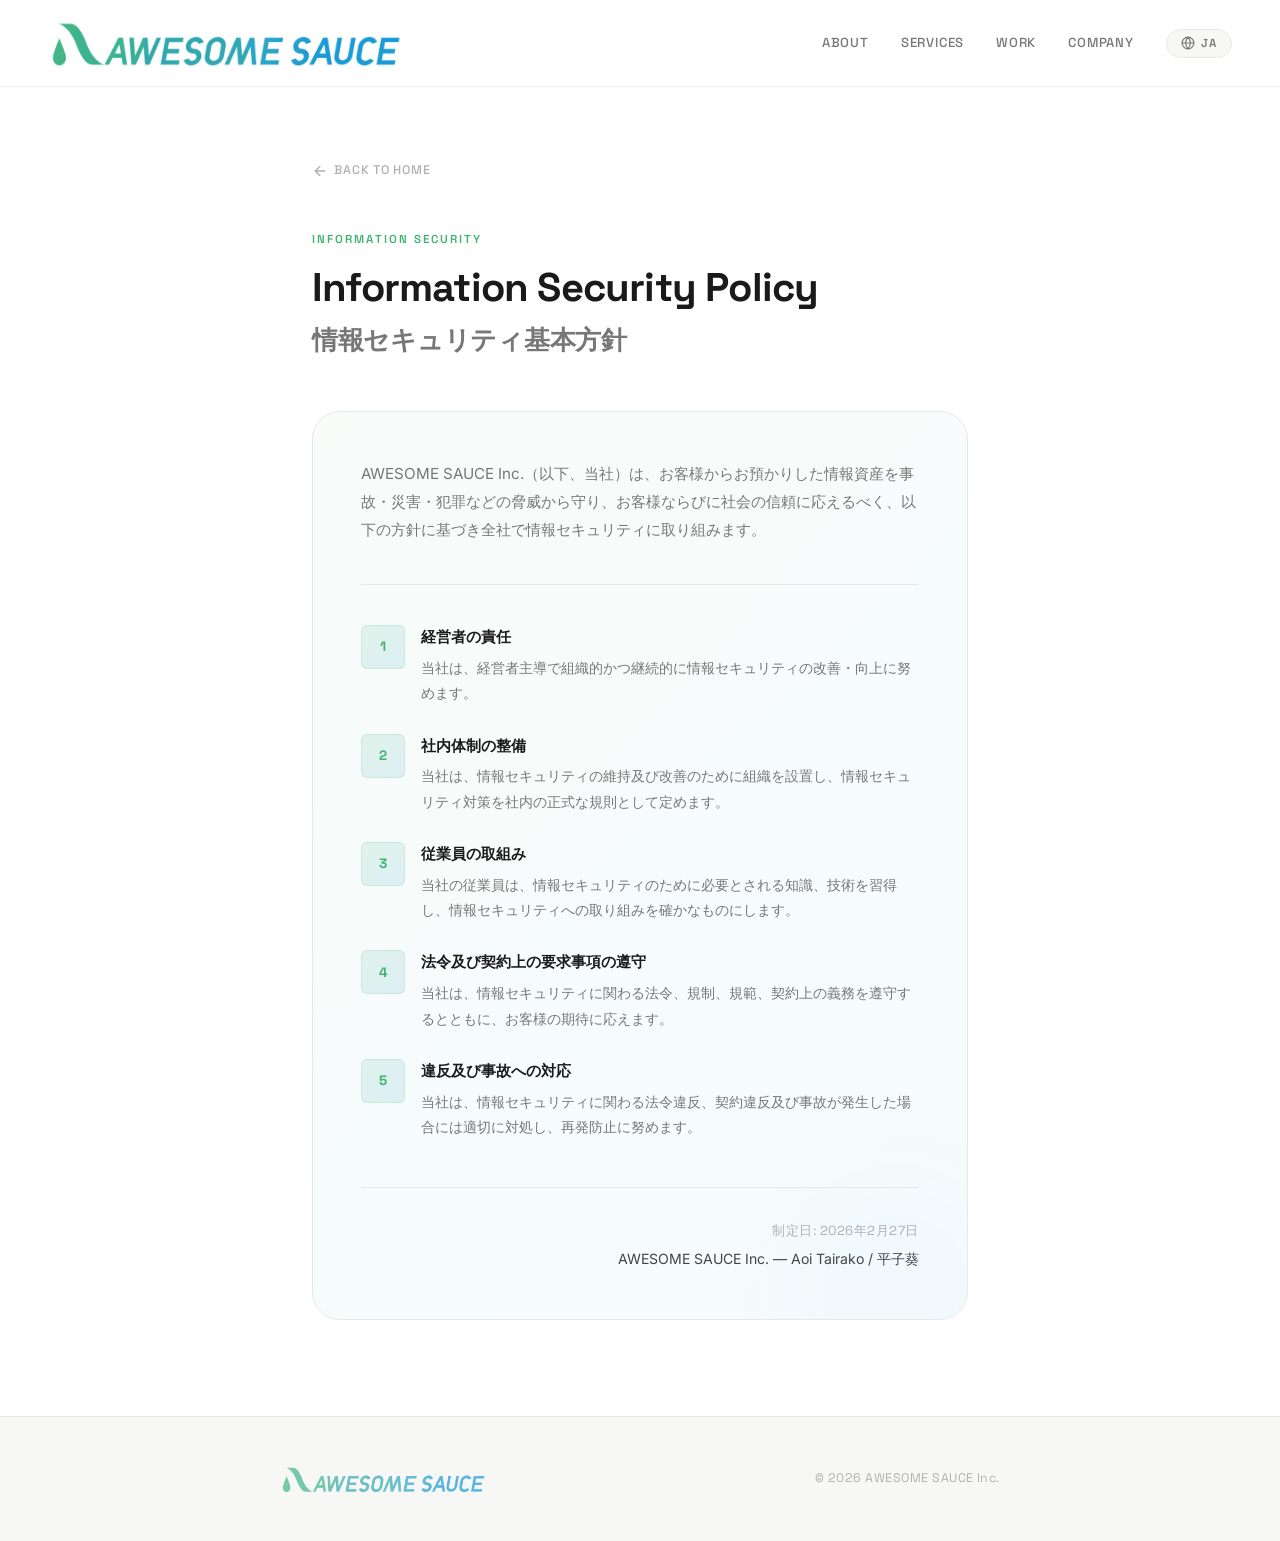
==== security.html @ f4cfeba9 "refine: 1-line logo, philosophy wording, hero subtitle, work section - Switch to 1-line horizontal l" ====
<!DOCTYPE html>
<html lang="en">
<head>
  <meta charset="UTF-8">
  <meta name="viewport" content="width=device-width, initial-scale=1.0">
  <title>Information Security Policy — AWESOME SAUCE Inc.</title>
  <meta name="description" content="Information Security Policy of AWESOME SAUCE Inc. 情報セキュリティ基本方針">
  <link rel="icon" type="image/png" href="images/favicon.png">
  <link rel="preconnect" href="https://fonts.googleapis.com">
  <link rel="preconnect" href="https://fonts.gstatic.com" crossorigin>
  <link href="https://fonts.googleapis.com/css2?family=Inter:wght@300;400;500;600&family=Space+Grotesk:wght@400;500;600;700&display=swap" rel="stylesheet">

  <style>
    :root {
      --green:       #3EB370;
      --blue:        #1A96D5;
      --green-light: #e8f7ef;
      --blue-light:  #e3f1fa;
      --green-dark:  #2d9459;
      --ink:         #1a1a1a;
      --ink-mid:     #444444;
      --ink-light:   #777777;
      --ink-faint:   #b0b0b0;
      --surface:     #f7f8f6;
      --white:       #ffffff;
      --border:      #e8e8e6;
      --font-body:   'Inter', system-ui, sans-serif;
      --font-display:'Space Grotesk', system-ui, sans-serif;
      --radius-sm:   6px;
      --radius-md:   14px;
      --radius-lg:   28px;
      --ease-out:    cubic-bezier(0.22, 1, 0.36, 1);
    }

    *, *::before, *::after { margin: 0; padding: 0; box-sizing: border-box; }
    html { scroll-behavior: smooth; }
    body {
      font-family: var(--font-body);
      color: var(--ink-mid);
      background: var(--white);
      line-height: 1.7;
      -webkit-font-smoothing: antialiased;
      overflow-x: hidden;
    }
    a { color: inherit; text-decoration: none; }
    img { display: block; max-width: 100%; }

    /* Language */
    [lang="en"] .ja-only { display: none !important; }
    [lang="ja"] .en-only { display: none !important; }

    .lang-switch {
      font-family: var(--font-display);
      font-size: 0.72rem;
      font-weight: 600;
      letter-spacing: 0.08em;
      text-transform: uppercase;
      color: var(--ink-light);
      background: var(--surface);
      border: 1px solid var(--border);
      border-radius: 100px;
      padding: 0.4rem 0.9rem;
      cursor: pointer;
      transition: all 0.2s;
      display: flex;
      align-items: center;
      gap: 0.35rem;
    }
    .lang-switch:hover { border-color: var(--green); color: var(--green); }

    /* Header */
    .site-header {
      position: fixed;
      top: 0; left: 0; right: 0;
      z-index: 100;
      display: flex;
      align-items: center;
      justify-content: space-between;
      padding: 1.2rem 3rem;
      background: rgba(255,255,255,0.88);
      backdrop-filter: blur(16px) saturate(180%);
      -webkit-backdrop-filter: blur(16px) saturate(180%);
      border-bottom: 1px solid rgba(0,0,0,0.06);
    }
    .logo-wrap { display: flex; align-items: center; gap: 0.75rem; }
    .logo-wrap img { height: 48px; width: auto; }
    .site-nav { display: flex; align-items: center; gap: 2rem; }
    .site-nav a {
      font-family: var(--font-display);
      font-size: 0.82rem;
      font-weight: 500;
      letter-spacing: 0.06em;
      text-transform: uppercase;
      color: var(--ink-light);
      transition: color 0.2s;
    }
    .site-nav a:hover { color: var(--ink); }
    .hamburger {
      display: none; flex-direction: column; gap: 5px;
      cursor: pointer; padding: 4px; background: none; border: none;
    }
    .hamburger span {
      display: block; width: 24px; height: 2px;
      background: var(--ink); border-radius: 2px;
    }

    /* Page content */
    .page-content {
      max-width: 720px;
      margin: 0 auto;
      padding: 10rem 2rem 6rem;
    }

    .page-back {
      display: inline-flex;
      align-items: center;
      gap: 0.4rem;
      font-family: var(--font-display);
      font-size: 0.78rem;
      font-weight: 500;
      letter-spacing: 0.06em;
      text-transform: uppercase;
      color: var(--ink-faint);
      margin-bottom: 3rem;
      transition: color 0.2s;
    }
    .page-back:hover { color: var(--green); }
    .page-back svg { width: 16px; height: 16px; }

    .section-label {
      font-family: var(--font-display);
      font-size: 0.72rem;
      font-weight: 600;
      letter-spacing: 0.18em;
      text-transform: uppercase;
      color: var(--green);
      margin-bottom: 1rem;
    }

    .page-title {
      font-family: var(--font-display);
      font-size: clamp(1.8rem, 4vw, 2.5rem);
      font-weight: 700;
      color: var(--ink);
      letter-spacing: -0.02em;
      line-height: 1.15;
    }
    .page-subtitle {
      font-family: var(--font-display);
      font-size: clamp(1.2rem, 2.5vw, 1.6rem);
      font-weight: 600;
      color: var(--ink-light);
      margin-top: 0.5rem;
      letter-spacing: -0.01em;
    }

    /* Policy card */
    .policy-card {
      margin-top: 3rem;
      background: linear-gradient(135deg, rgba(62,179,112,0.04) 0%, rgba(26,150,213,0.04) 100%);
      border: 1px solid var(--border);
      border-radius: var(--radius-lg);
      padding: 3rem;
      position: relative;
      overflow: hidden;
    }
    .policy-card::before {
      content: '';
      position: absolute;
      width: 300px; height: 300px;
      border-radius: 50%;
      background: radial-gradient(circle, var(--blue) 0%, transparent 70%);
      opacity: 0.04;
      bottom: -120px; right: -80px;
      filter: blur(60px);
      pointer-events: none;
    }

    .policy-intro {
      font-size: 0.95rem;
      color: var(--ink-light);
      line-height: 1.85;
      margin-bottom: 2.5rem;
      padding-bottom: 2.5rem;
      border-bottom: 1px solid var(--border);
    }

    .policy-items {
      display: flex;
      flex-direction: column;
      gap: 1.75rem;
    }
    .policy-item {
      display: grid;
      grid-template-columns: 44px 1fr;
      gap: 1rem;
      align-items: start;
    }
    .policy-item-num {
      width: 44px; height: 44px;
      border-radius: var(--radius-sm);
      background: linear-gradient(135deg, rgba(62,179,112,0.12), rgba(26,150,213,0.12));
      border: 1px solid rgba(62,179,112,0.15);
      display: flex;
      align-items: center;
      justify-content: center;
      font-family: var(--font-display);
      font-weight: 700;
      font-size: 0.85rem;
      color: var(--green);
      flex-shrink: 0;
    }
    .policy-item-title {
      font-family: var(--font-display);
      font-size: 0.92rem;
      font-weight: 600;
      color: var(--ink);
      margin-bottom: 0.3rem;
    }
    .policy-item-body {
      font-size: 0.88rem;
      color: var(--ink-light);
      line-height: 1.8;
    }

    .policy-meta {
      margin-top: 3rem;
      padding-top: 2rem;
      border-top: 1px solid var(--border);
      display: flex;
      justify-content: flex-end;
      align-items: flex-end;
      flex-direction: column;
      gap: 0.25rem;
      text-align: right;
    }
    .policy-meta-date {
      font-size: 0.82rem;
      color: var(--ink-faint);
      font-family: var(--font-display);
      letter-spacing: 0.04em;
    }
    .policy-meta-name {
      font-size: 0.88rem;
      color: var(--ink-mid);
    }

    /* Footer */
    .site-footer {
      background: var(--surface);
      color: var(--ink-light);
      padding: 3rem;
      border-top: 1px solid var(--border);
    }
    .footer-inner {
      max-width: 720px;
      margin: 0 auto;
      display: flex;
      align-items: center;
      justify-content: space-between;
      flex-wrap: wrap;
      gap: 1.5rem;
    }
    .footer-logo { display: flex; align-items: center; gap: 0.75rem; }
    .footer-logo img { height: 28px; width: auto; opacity: 0.7; }
    .footer-brand {
      font-family: var(--font-display);
      font-size: 0.78rem;
      font-weight: 600;
      letter-spacing: 0.08em;
      text-transform: uppercase;
      color: var(--ink-faint);
    }
    .footer-copy {
      font-size: 0.78rem;
      color: var(--ink-faint);
      font-family: var(--font-display);
      letter-spacing: 0.04em;
    }

    @media (max-width: 900px) {
      .site-header { padding: 1rem 1.5rem; }
      .logo-wrap img { height: 36px; }
      .site-nav { display: none; }
      .hamburger { display: flex; }
    }
    @media (max-width: 600px) {
      .page-content { padding: 8rem 1.5rem 4rem; }
      .policy-card { padding: 2rem 1.5rem; }
      .policy-item { grid-template-columns: 36px 1fr; gap: 0.8rem; }
      .policy-item-num { width: 36px; height: 36px; font-size: 0.78rem; }
    }
  </style>
</head>
<body>

  <header class="site-header">
    <a href="index.html" class="logo-wrap">
      <img src="images/logo_v2_yoko_1line.png" alt="AWESOME SAUCE Inc.">
    </a>
    <nav class="site-nav">
      <a href="index.html#about">About</a>
      <a href="index.html#services">Services</a>
      <a href="works.html">Work</a>
      <a href="index.html#company">Company</a>
      <button class="lang-switch" onclick="toggleLang()">
        <svg width="14" height="14" viewBox="0 0 24 24" fill="none" stroke="currentColor" stroke-width="2" stroke-linecap="round" stroke-linejoin="round"><circle cx="12" cy="12" r="10"/><line x1="2" y1="12" x2="22" y2="12"/><path d="M12 2a15.3 15.3 0 0 1 4 10 15.3 15.3 0 0 1-4 10 15.3 15.3 0 0 1-4-10 15.3 15.3 0 0 1 4-10z"/></svg>
        <span id="lang-label">JA</span>
      </button>
    </nav>
    <button class="hamburger" aria-label="Open menu">
      <span></span><span></span><span></span>
    </button>
  </header>

  <main class="page-content">
    <a href="index.html" class="page-back">
      <svg viewBox="0 0 24 24" fill="none" stroke="currentColor" stroke-width="2" stroke-linecap="round" stroke-linejoin="round"><line x1="19" y1="12" x2="5" y2="12"/><polyline points="12 19 5 12 12 5"/></svg>
      <span class="en-only">Back to Home</span>
      <span class="ja-only">トップへ戻る</span>
    </a>

    <p class="section-label">Information Security</p>
    <h1 class="page-title">Information Security Policy</h1>
    <p class="page-subtitle">情報セキュリティ基本方針</p>

    <div class="policy-card">
      <p class="policy-intro">
        AWESOME SAUCE Inc.（以下、当社）は、お客様からお預かりした情報資産を事故・災害・犯罪などの脅威から守り、お客様ならびに社会の信頼に応えるべく、以下の方針に基づき全社で情報セキュリティに取り組みます。
      </p>

      <div class="policy-items">
        <div class="policy-item">
          <div class="policy-item-num">1</div>
          <div class="policy-item-content">
            <p class="policy-item-title">経営者の責任</p>
            <p class="policy-item-body">当社は、経営者主導で組織的かつ継続的に情報セキュリティの改善・向上に努めます。</p>
          </div>
        </div>

        <div class="policy-item">
          <div class="policy-item-num">2</div>
          <div class="policy-item-content">
            <p class="policy-item-title">社内体制の整備</p>
            <p class="policy-item-body">当社は、情報セキュリティの維持及び改善のために組織を設置し、情報セキュリティ対策を社内の正式な規則として定めます。</p>
          </div>
        </div>

        <div class="policy-item">
          <div class="policy-item-num">3</div>
          <div class="policy-item-content">
            <p class="policy-item-title">従業員の取組み</p>
            <p class="policy-item-body">当社の従業員は、情報セキュリティのために必要とされる知識、技術を習得し、情報セキュリティへの取り組みを確かなものにします。</p>
          </div>
        </div>

        <div class="policy-item">
          <div class="policy-item-num">4</div>
          <div class="policy-item-content">
            <p class="policy-item-title">法令及び契約上の要求事項の遵守</p>
            <p class="policy-item-body">当社は、情報セキュリティに関わる法令、規制、規範、契約上の義務を遵守するとともに、お客様の期待に応えます。</p>
          </div>
        </div>

        <div class="policy-item">
          <div class="policy-item-num">5</div>
          <div class="policy-item-content">
            <p class="policy-item-title">違反及び事故への対応</p>
            <p class="policy-item-body">当社は、情報セキュリティに関わる法令違反、契約違反及び事故が発生した場合には適切に対処し、再発防止に努めます。</p>
          </div>
        </div>
      </div>

      <div class="policy-meta">
        <p class="policy-meta-date">制定日: 2026年2月27日</p>
        <p class="policy-meta-name">AWESOME SAUCE Inc. — Aoi Tairako / 平子葵</p>
      </div>
    </div>
  </main>

  <footer class="site-footer">
    <div class="footer-inner">
      <a href="index.html" class="footer-logo">
        <img src="images/logo_v2_yoko_1line.png" alt="AWESOME SAUCE Inc.">
      </a>
      <p class="footer-copy">&copy; 2026 AWESOME SAUCE Inc.</p>
    </div>
  </footer>

  <script>
    function toggleLang() {
      const html = document.documentElement;
      const label = document.getElementById('lang-label');
      if (html.lang === 'en') {
        html.lang = 'ja';
        label.textContent = 'EN';
      } else {
        html.lang = 'en';
        label.textContent = 'JA';
      }
    }
  </script>

</body>
</html>
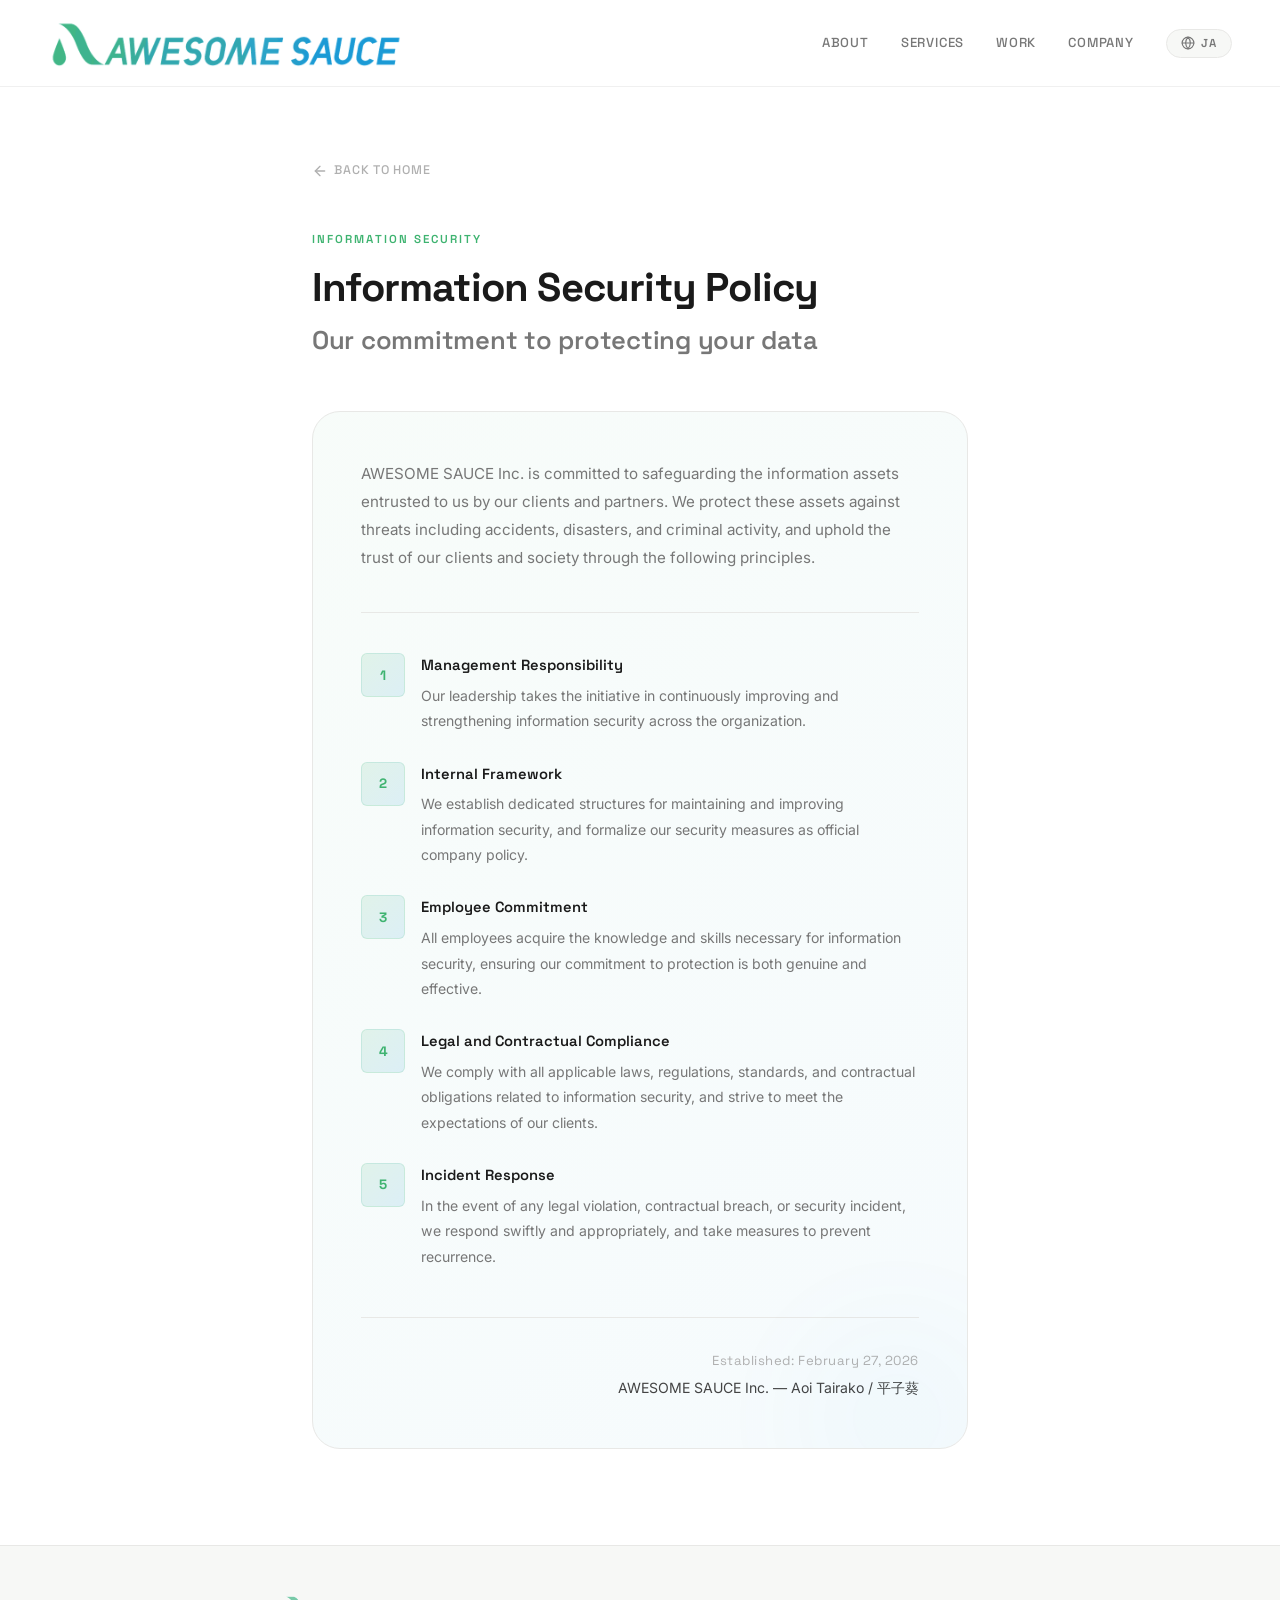
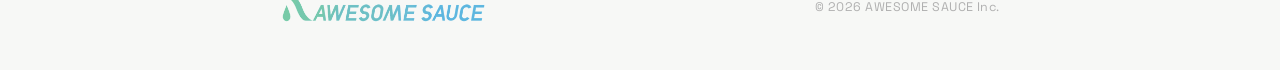
==== commit 5c8513d0: "enhance: ripple effect, security EN/JA, company email, footer cleanup - Add water-drop ripple animat" ====
--- a/security.html
+++ b/security.html
@@ -321,11 +321,16 @@
     </a>
 
     <p class="section-label">Information Security</p>
-    <h1 class="page-title">Information Security Policy</h1>
-    <p class="page-subtitle">情報セキュリティ基本方針</p>
+    <h1 class="page-title en-only">Information Security Policy</h1>
+    <h1 class="page-title ja-only">情報セキュリティ基本方針</h1>
+    <p class="page-subtitle en-only">Our commitment to protecting your data</p>
+    <p class="page-subtitle ja-only">Information Security Policy</p>
 
     <div class="policy-card">
-      <p class="policy-intro">
+      <p class="policy-intro en-only">
+        AWESOME SAUCE Inc. is committed to safeguarding the information assets entrusted to us by our clients and partners. We protect these assets against threats including accidents, disasters, and criminal activity, and uphold the trust of our clients and society through the following principles.
+      </p>
+      <p class="policy-intro ja-only">
         AWESOME SAUCE Inc.（以下、当社）は、お客様からお預かりした情報資産を事故・災害・犯罪などの脅威から守り、お客様ならびに社会の信頼に応えるべく、以下の方針に基づき全社で情報セキュリティに取り組みます。
       </p>
 
@@ -333,46 +338,57 @@
         <div class="policy-item">
           <div class="policy-item-num">1</div>
           <div class="policy-item-content">
-            <p class="policy-item-title">経営者の責任</p>
-            <p class="policy-item-body">当社は、経営者主導で組織的かつ継続的に情報セキュリティの改善・向上に努めます。</p>
+            <p class="policy-item-title en-only">Management Responsibility</p>
+            <p class="policy-item-title ja-only">経営者の責任</p>
+            <p class="policy-item-body en-only">Our leadership takes the initiative in continuously improving and strengthening information security across the organization.</p>
+            <p class="policy-item-body ja-only">当社は、経営者主導で組織的かつ継続的に情報セキュリティの改善・向上に努めます。</p>
           </div>
         </div>
 
         <div class="policy-item">
           <div class="policy-item-num">2</div>
           <div class="policy-item-content">
-            <p class="policy-item-title">社内体制の整備</p>
-            <p class="policy-item-body">当社は、情報セキュリティの維持及び改善のために組織を設置し、情報セキュリティ対策を社内の正式な規則として定めます。</p>
+            <p class="policy-item-title en-only">Internal Framework</p>
+            <p class="policy-item-title ja-only">社内体制の整備</p>
+            <p class="policy-item-body en-only">We establish dedicated structures for maintaining and improving information security, and formalize our security measures as official company policy.</p>
+            <p class="policy-item-body ja-only">当社は、情報セキュリティの維持及び改善のために組織を設置し、情報セキュリティ対策を社内の正式な規則として定めます。</p>
           </div>
         </div>
 
         <div class="policy-item">
           <div class="policy-item-num">3</div>
           <div class="policy-item-content">
-            <p class="policy-item-title">従業員の取組み</p>
-            <p class="policy-item-body">当社の従業員は、情報セキュリティのために必要とされる知識、技術を習得し、情報セキュリティへの取り組みを確かなものにします。</p>
+            <p class="policy-item-title en-only">Employee Commitment</p>
+            <p class="policy-item-title ja-only">従業員の取組み</p>
+            <p class="policy-item-body en-only">All employees acquire the knowledge and skills necessary for information security, ensuring our commitment to protection is both genuine and effective.</p>
+            <p class="policy-item-body ja-only">当社の従業員は、情報セキュリティのために必要とされる知識、技術を習得し、情報セキュリティへの取り組みを確かなものにします。</p>
           </div>
         </div>
 
         <div class="policy-item">
           <div class="policy-item-num">4</div>
           <div class="policy-item-content">
-            <p class="policy-item-title">法令及び契約上の要求事項の遵守</p>
-            <p class="policy-item-body">当社は、情報セキュリティに関わる法令、規制、規範、契約上の義務を遵守するとともに、お客様の期待に応えます。</p>
+            <p class="policy-item-title en-only">Legal and Contractual Compliance</p>
+            <p class="policy-item-title ja-only">法令及び契約上の要求事項の遵守</p>
+            <p class="policy-item-body en-only">We comply with all applicable laws, regulations, standards, and contractual obligations related to information security, and strive to meet the expectations of our clients.</p>
+            <p class="policy-item-body ja-only">当社は、情報セキュリティに関わる法令、規制、規範、契約上の義務を遵守するとともに、お客様の期待に応えます。</p>
           </div>
         </div>
 
         <div class="policy-item">
           <div class="policy-item-num">5</div>
           <div class="policy-item-content">
-            <p class="policy-item-title">違反及び事故への対応</p>
-            <p class="policy-item-body">当社は、情報セキュリティに関わる法令違反、契約違反及び事故が発生した場合には適切に対処し、再発防止に努めます。</p>
+            <p class="policy-item-title en-only">Incident Response</p>
+            <p class="policy-item-title ja-only">違反及び事故への対応</p>
+            <p class="policy-item-body en-only">In the event of any legal violation, contractual breach, or security incident, we respond swiftly and appropriately, and take measures to prevent recurrence.</p>
+            <p class="policy-item-body ja-only">当社は、情報セキュリティに関わる法令違反、契約違反及び事故が発生した場合には適切に対処し、再発防止に努めます。</p>
           </div>
         </div>
       </div>
 
       <div class="policy-meta">
-        <p class="policy-meta-date">制定日: 2026年2月27日</p>
+        <p class="policy-meta-date en-only">Established: February 27, 2026</p>
+        <p class="policy-meta-date ja-only">制定日: 2026年2月27日</p>
         <p class="policy-meta-name">AWESOME SAUCE Inc. — Aoi Tairako / 平子葵</p>
       </div>
     </div>
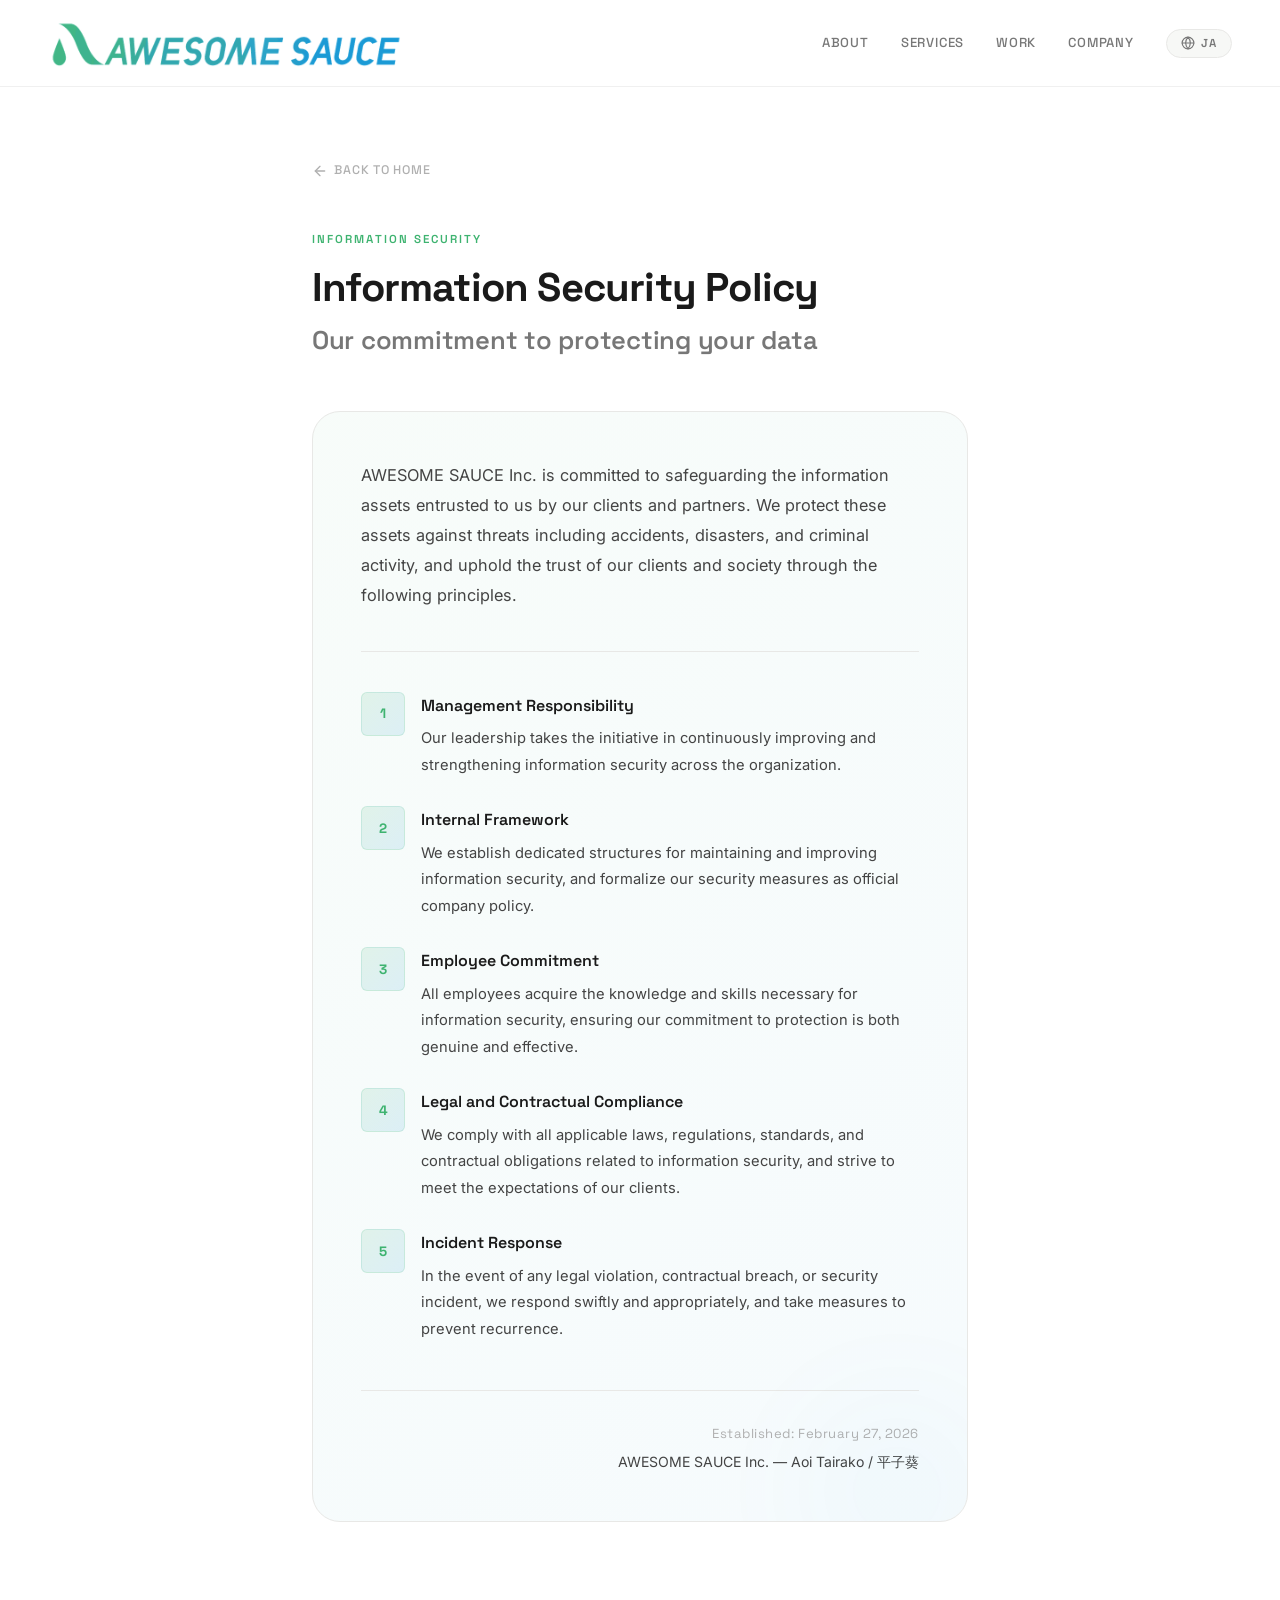
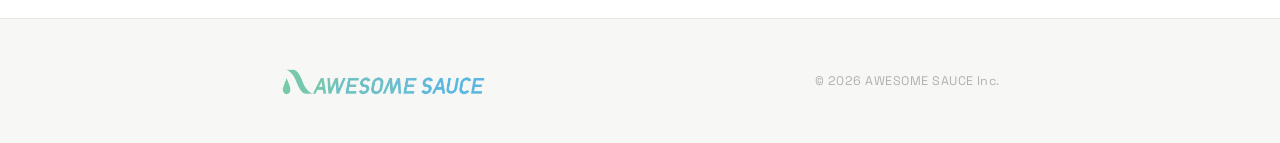
==== commit 913b8304: "polish: typography optimization + SP layout fixes - Increase font sizes across all sections for bett" ====
--- a/security.html
+++ b/security.html
@@ -177,8 +177,8 @@
     }
 
     .policy-intro {
-      font-size: 0.95rem;
-      color: var(--ink-light);
+      font-size: 1.02rem;
+      color: var(--ink-mid);
       line-height: 1.85;
       margin-bottom: 2.5rem;
       padding-bottom: 2.5rem;
@@ -212,14 +212,14 @@
     }
     .policy-item-title {
       font-family: var(--font-display);
-      font-size: 0.92rem;
+      font-size: 1rem;
       font-weight: 600;
       color: var(--ink);
-      margin-bottom: 0.3rem;
+      margin-bottom: 0.4rem;
     }
     .policy-item-body {
-      font-size: 0.88rem;
-      color: var(--ink-light);
+      font-size: 0.92rem;
+      color: var(--ink-mid);
       line-height: 1.8;
     }
 
@@ -263,14 +263,6 @@
     }
     .footer-logo { display: flex; align-items: center; gap: 0.75rem; }
     .footer-logo img { height: 28px; width: auto; opacity: 0.7; }
-    .footer-brand {
-      font-family: var(--font-display);
-      font-size: 0.78rem;
-      font-weight: 600;
-      letter-spacing: 0.08em;
-      text-transform: uppercase;
-      color: var(--ink-faint);
-    }
     .footer-copy {
       font-size: 0.78rem;
       color: var(--ink-faint);
@@ -286,9 +278,14 @@
     }
     @media (max-width: 600px) {
       .page-content { padding: 8rem 1.5rem 4rem; }
+      .page-title { font-size: clamp(1.5rem, 5vw, 2rem); }
+      .page-subtitle { font-size: clamp(1rem, 3vw, 1.3rem); }
       .policy-card { padding: 2rem 1.5rem; }
+      .policy-intro { font-size: 0.92rem; }
       .policy-item { grid-template-columns: 36px 1fr; gap: 0.8rem; }
       .policy-item-num { width: 36px; height: 36px; font-size: 0.78rem; }
+      .policy-item-title { font-size: 0.92rem; }
+      .policy-item-body { font-size: 0.85rem; }
     }
   </style>
 </head>
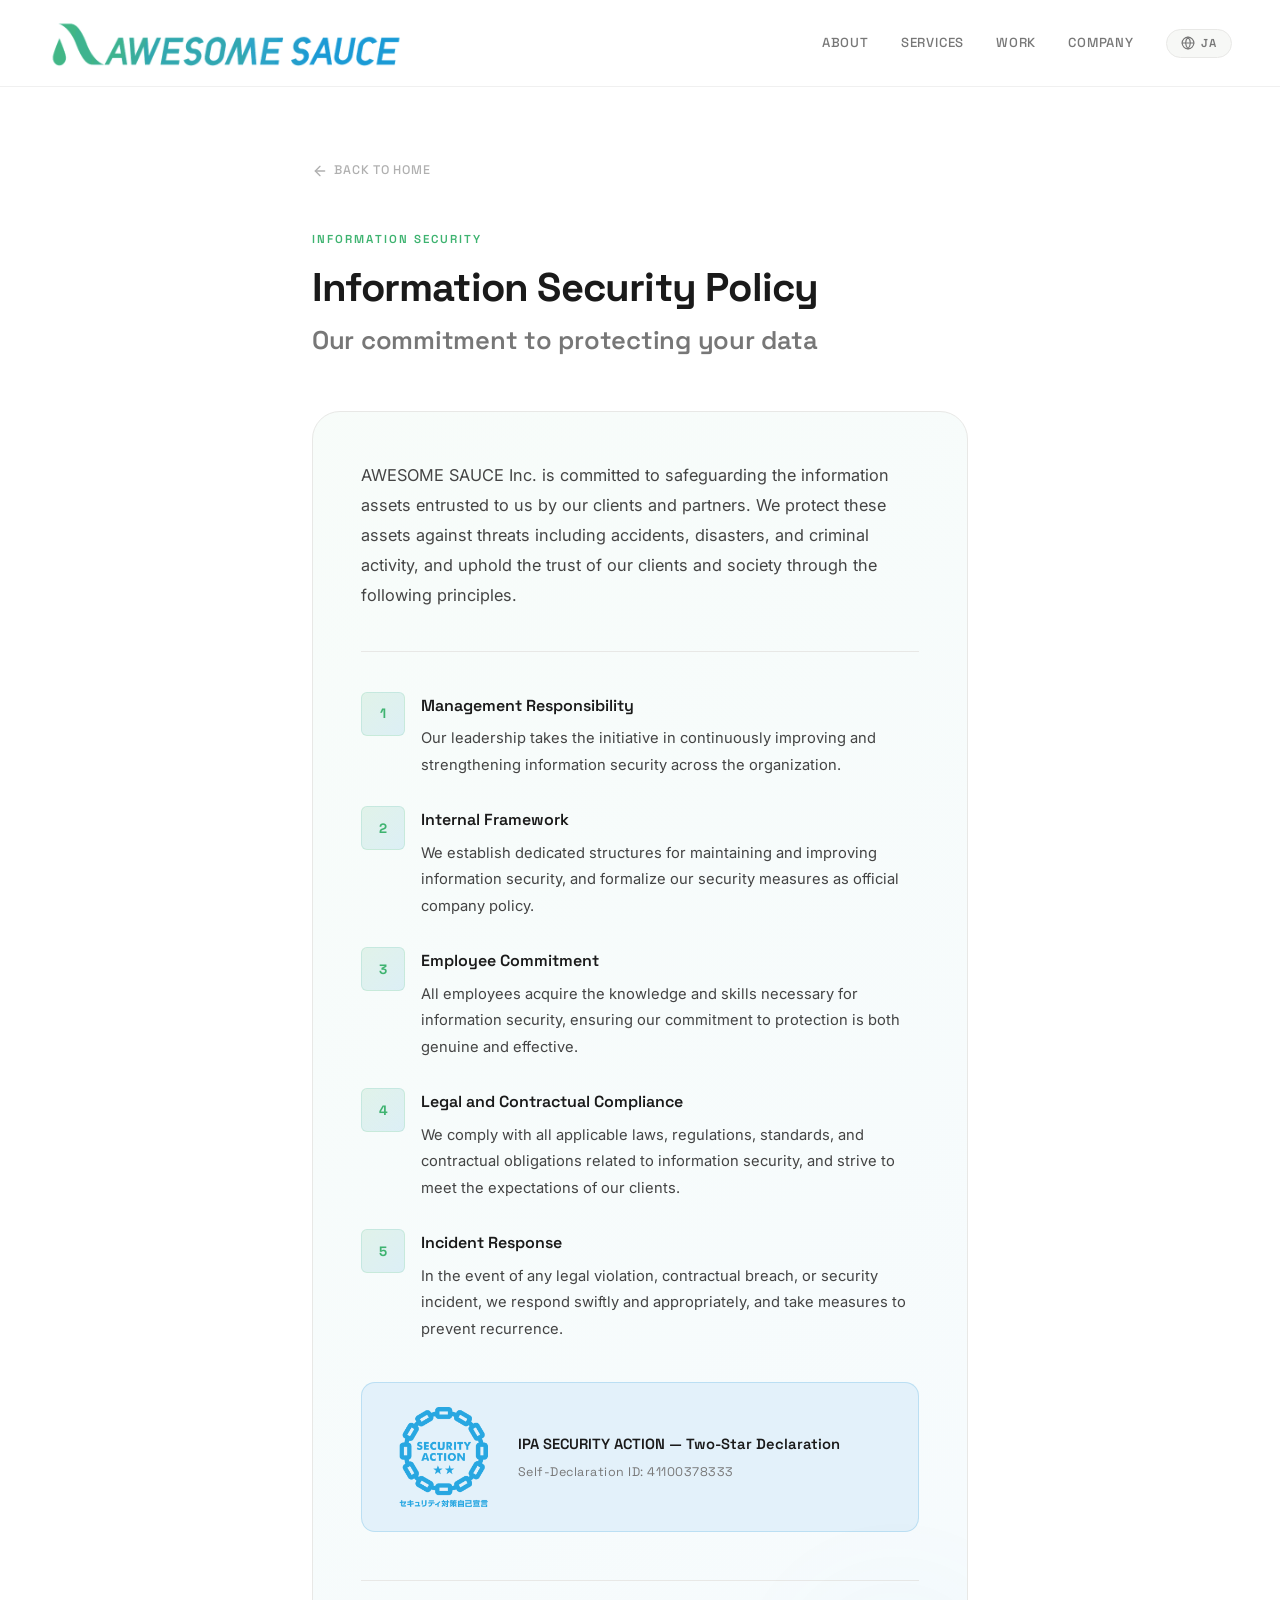
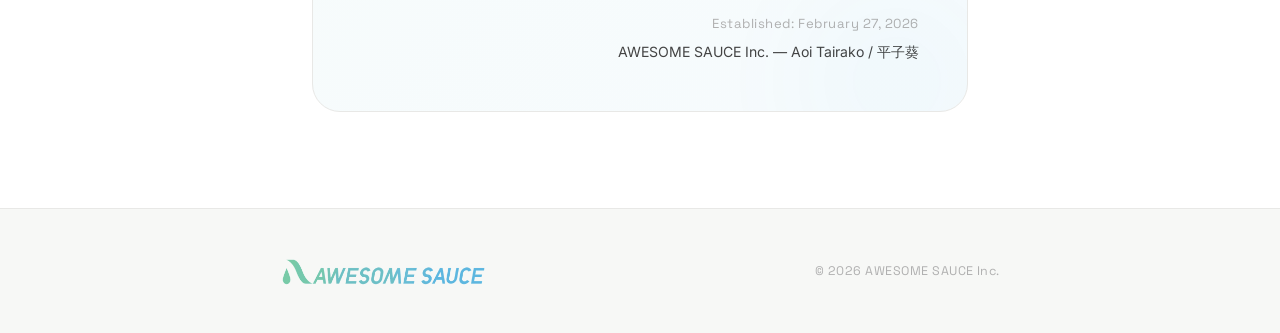
==== commit 30cd223c: "feat: IPA SECURITY ACTION 二つ星ロゴ掲載 (自己宣言ID: 41100378333) security.html に IPA SECURITY ACTION ★★ バッジセク" ====
--- a/security.html
+++ b/security.html
@@ -245,6 +245,49 @@
       color: var(--ink-mid);
     }
 
+    /* Security Action Badge */
+    .security-action-badge {
+      display: flex;
+      align-items: center;
+      gap: 1.5rem;
+      margin-top: 2.5rem;
+      padding: 1.5rem 2rem;
+      background: var(--blue-light);
+      border: 1px solid rgba(26, 150, 213, 0.2);
+      border-radius: var(--radius-md);
+    }
+    .security-action-badge img {
+      width: 100px;
+      height: auto;
+      flex-shrink: 0;
+    }
+    .security-action-badge-text {
+      display: flex;
+      flex-direction: column;
+      gap: 0.3rem;
+    }
+    .security-action-badge-title {
+      font-family: var(--font-display);
+      font-size: 0.92rem;
+      font-weight: 600;
+      color: var(--ink);
+    }
+    .security-action-badge-id {
+      font-family: var(--font-display);
+      font-size: 0.78rem;
+      color: var(--ink-light);
+      letter-spacing: 0.04em;
+    }
+    @media (max-width: 600px) {
+      .security-action-badge {
+        flex-direction: column;
+        text-align: center;
+        gap: 1rem;
+        padding: 1.2rem 1rem;
+      }
+      .security-action-badge img { width: 80px; }
+    }
+
     /* Footer */
     .site-footer {
       background: var(--surface);
@@ -383,6 +426,16 @@
         </div>
       </div>
 
+      <div class="security-action-badge">
+        <img src="images/ipa_security_action_futatsuboshi.png" alt="SECURITY ACTION Two-Star Declaration">
+        <div class="security-action-badge-text">
+          <p class="security-action-badge-title en-only">IPA SECURITY ACTION — Two-Star Declaration</p>
+          <p class="security-action-badge-title ja-only">IPA SECURITY ACTION — 二つ星宣言</p>
+          <p class="security-action-badge-id en-only">Self-Declaration ID: 41100378333</p>
+          <p class="security-action-badge-id ja-only">自己宣言ID: 41100378333</p>
+        </div>
+      </div>
+
       <div class="policy-meta">
         <p class="policy-meta-date en-only">Established: February 27, 2026</p>
         <p class="policy-meta-date ja-only">制定日: 2026年2月27日</p>
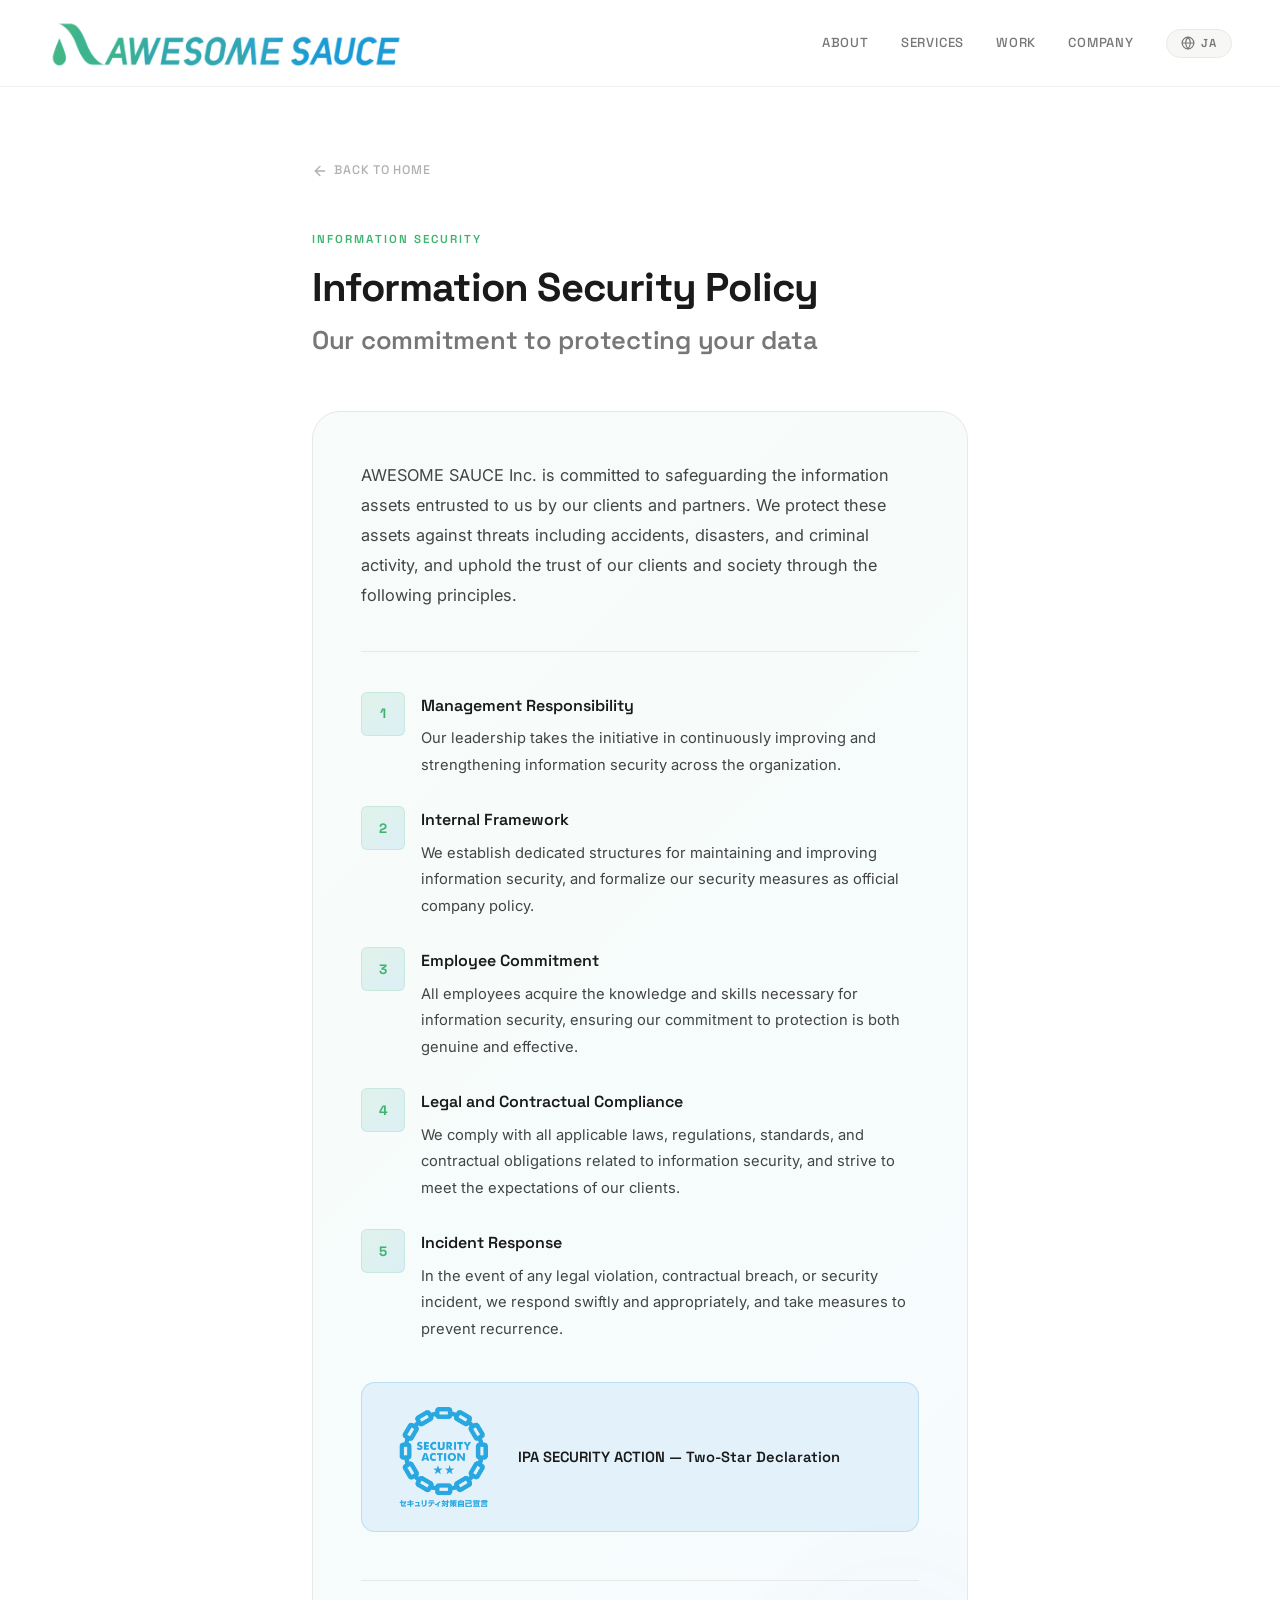
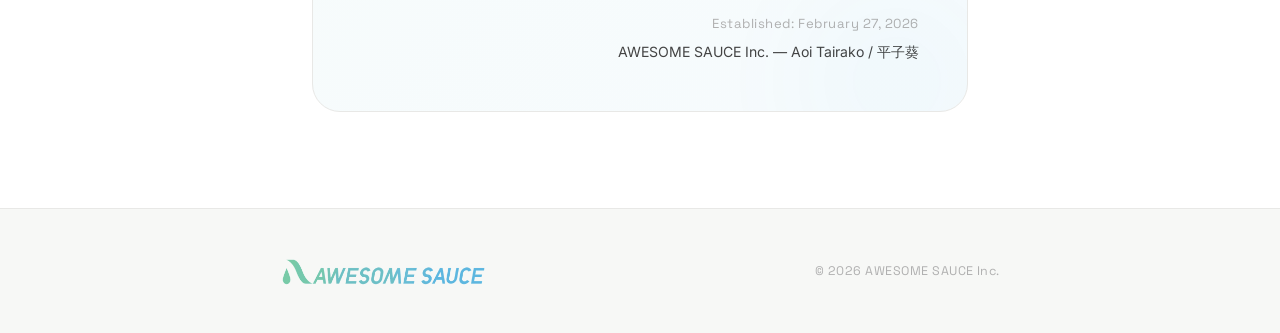
==== commit b90f2e85: "fix: remove self-declaration ID from security.html (privacy) 自己宣言IDはガイドライン上必須ではなく、privacy観点から削除。 ロゴ " ====
--- a/security.html
+++ b/security.html
@@ -431,8 +431,6 @@
         <div class="security-action-badge-text">
           <p class="security-action-badge-title en-only">IPA SECURITY ACTION — Two-Star Declaration</p>
           <p class="security-action-badge-title ja-only">IPA SECURITY ACTION — 二つ星宣言</p>
-          <p class="security-action-badge-id en-only">Self-Declaration ID: 41100378333</p>
-          <p class="security-action-badge-id ja-only">自己宣言ID: 41100378333</p>
         </div>
       </div>
 
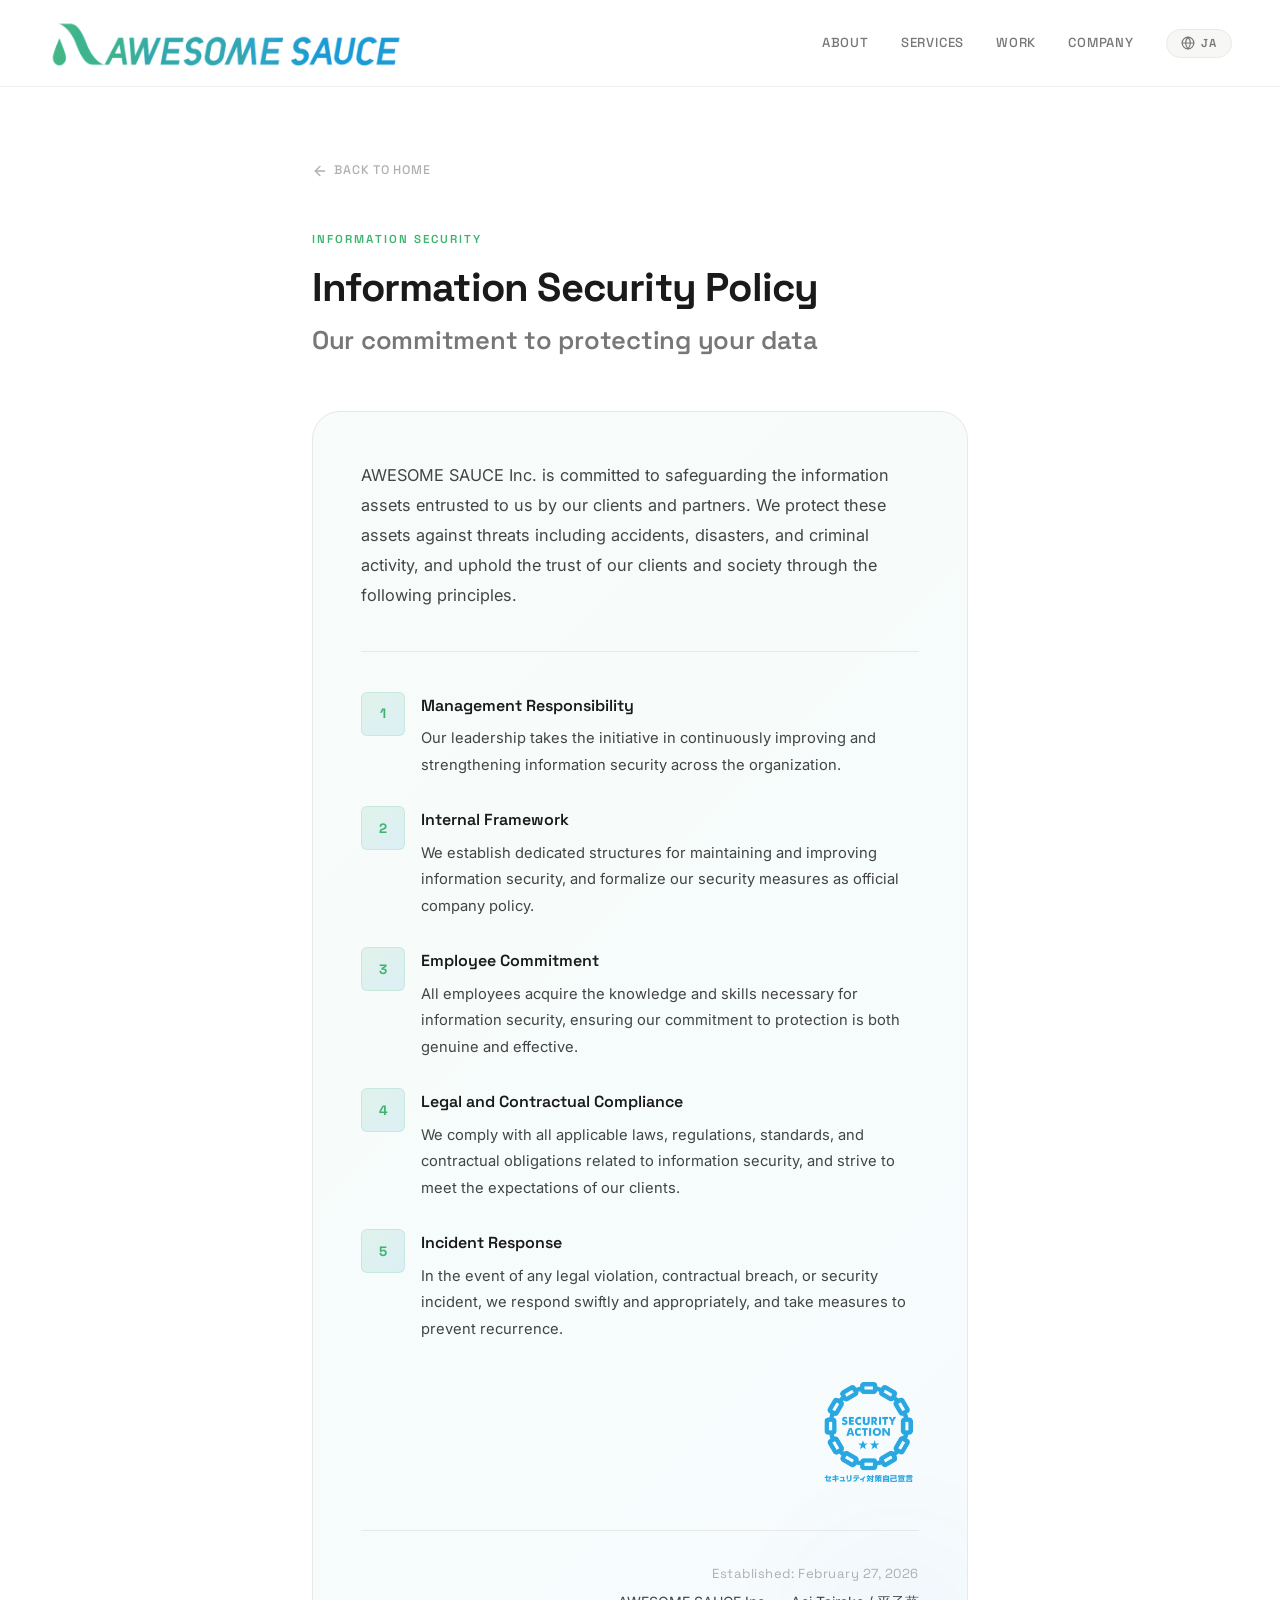
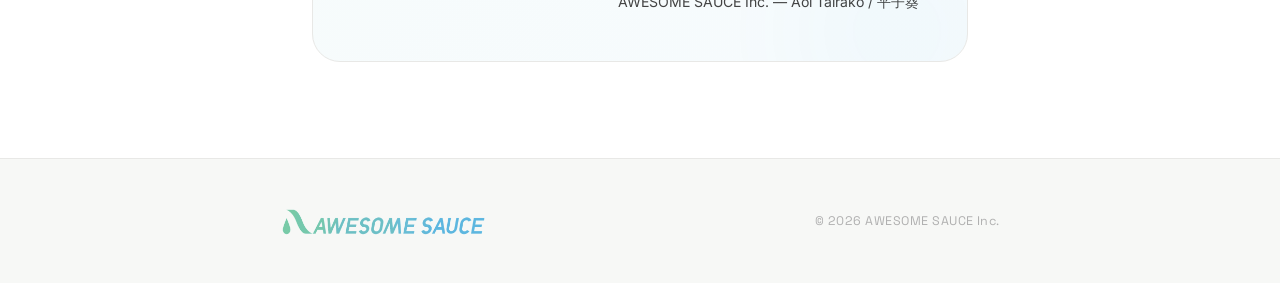
==== commit f48828b3: "refactor: simplify IPA badge to logo-only (remove redundant text) ロゴ自体に SECURITY ACTION / ★★ / セキュリテ" ====
--- a/security.html
+++ b/security.html
@@ -248,43 +248,15 @@
     /* Security Action Badge */
     .security-action-badge {
       display: flex;
-      align-items: center;
-      gap: 1.5rem;
+      justify-content: flex-end;
       margin-top: 2.5rem;
-      padding: 1.5rem 2rem;
-      background: var(--blue-light);
-      border: 1px solid rgba(26, 150, 213, 0.2);
-      border-radius: var(--radius-md);
     }
     .security-action-badge img {
       width: 100px;
       height: auto;
-      flex-shrink: 0;
-    }
-    .security-action-badge-text {
-      display: flex;
-      flex-direction: column;
-      gap: 0.3rem;
-    }
-    .security-action-badge-title {
-      font-family: var(--font-display);
-      font-size: 0.92rem;
-      font-weight: 600;
-      color: var(--ink);
-    }
-    .security-action-badge-id {
-      font-family: var(--font-display);
-      font-size: 0.78rem;
-      color: var(--ink-light);
-      letter-spacing: 0.04em;
     }
     @media (max-width: 600px) {
-      .security-action-badge {
-        flex-direction: column;
-        text-align: center;
-        gap: 1rem;
-        padding: 1.2rem 1rem;
-      }
+      .security-action-badge { justify-content: center; }
       .security-action-badge img { width: 80px; }
     }
 
@@ -427,11 +399,7 @@
       </div>
 
       <div class="security-action-badge">
-        <img src="images/ipa_security_action_futatsuboshi.png" alt="SECURITY ACTION Two-Star Declaration">
-        <div class="security-action-badge-text">
-          <p class="security-action-badge-title en-only">IPA SECURITY ACTION — Two-Star Declaration</p>
-          <p class="security-action-badge-title ja-only">IPA SECURITY ACTION — 二つ星宣言</p>
-        </div>
+        <img src="images/ipa_security_action_futatsuboshi.png" alt="IPA SECURITY ACTION — Two-Star Declaration / 二つ星宣言">
       </div>
 
       <div class="policy-meta">
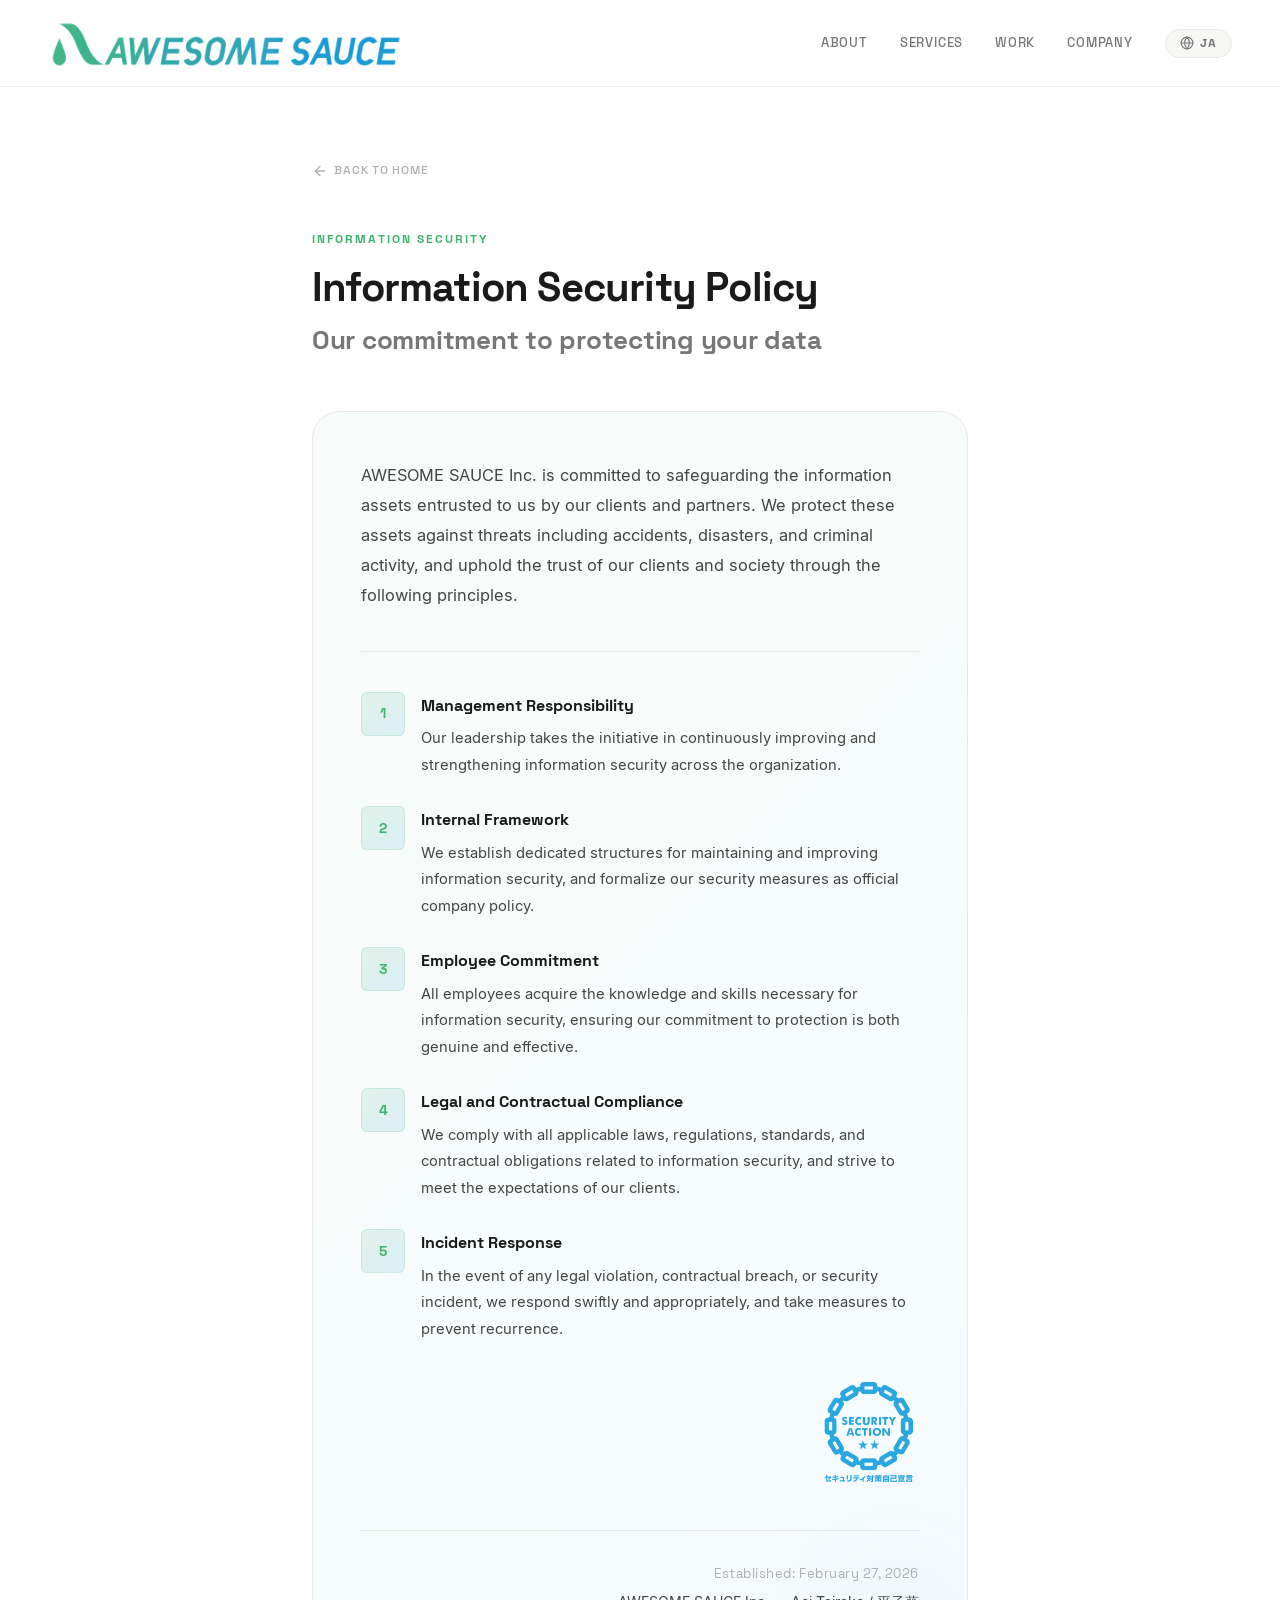
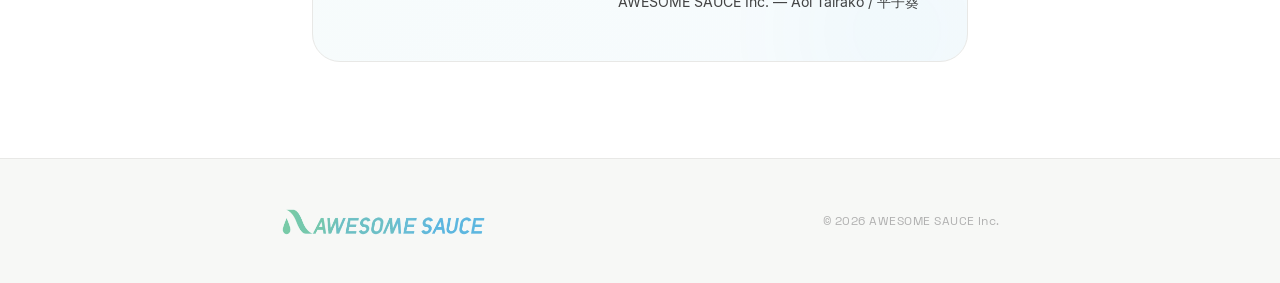
==== commit 956e04a2: "feat: self-host fonts, remove Google Fonts dependency (privacy) Google Fonts (fonts.googleapis.com) " ====
--- a/security.html
+++ b/security.html
@@ -6,9 +6,7 @@
   <title>Information Security Policy — AWESOME SAUCE Inc.</title>
   <meta name="description" content="Information Security Policy of AWESOME SAUCE Inc. 情報セキュリティ基本方針">
   <link rel="icon" type="image/png" href="images/favicon.png">
-  <link rel="preconnect" href="https://fonts.googleapis.com">
-  <link rel="preconnect" href="https://fonts.gstatic.com" crossorigin>
-  <link href="https://fonts.googleapis.com/css2?family=Inter:wght@300;400;500;600&family=Space+Grotesk:wght@400;500;600;700&display=swap" rel="stylesheet">
+  <link rel="stylesheet" href="fonts/fonts.css">
 
   <style>
     :root {
--- a/fonts/fonts.css
+++ b/fonts/fonts.css
@@ -0,0 +1,60 @@
+/* Self-hosted fonts — Inter + Space Grotesk */
+/* Replaces Google Fonts for privacy */
+
+@font-face {
+  font-family: 'Inter';
+  font-style: normal;
+  font-weight: 300;
+  font-display: swap;
+  src: url('Inter-Light.woff2') format('woff2');
+}
+@font-face {
+  font-family: 'Inter';
+  font-style: normal;
+  font-weight: 400;
+  font-display: swap;
+  src: url('Inter-Regular.woff2') format('woff2');
+}
+@font-face {
+  font-family: 'Inter';
+  font-style: normal;
+  font-weight: 500;
+  font-display: swap;
+  src: url('Inter-Medium.woff2') format('woff2');
+}
+@font-face {
+  font-family: 'Inter';
+  font-style: normal;
+  font-weight: 600;
+  font-display: swap;
+  src: url('Inter-SemiBold.woff2') format('woff2');
+}
+
+@font-face {
+  font-family: 'Space Grotesk';
+  font-style: normal;
+  font-weight: 400;
+  font-display: swap;
+  src: url('SpaceGrotesk-Regular.woff2') format('woff2');
+}
+@font-face {
+  font-family: 'Space Grotesk';
+  font-style: normal;
+  font-weight: 500;
+  font-display: swap;
+  src: url('SpaceGrotesk-Medium.woff2') format('woff2');
+}
+@font-face {
+  font-family: 'Space Grotesk';
+  font-style: normal;
+  font-weight: 600;
+  font-display: swap;
+  src: url('SpaceGrotesk-Bold.woff2') format('woff2');
+}
+@font-face {
+  font-family: 'Space Grotesk';
+  font-style: normal;
+  font-weight: 700;
+  font-display: swap;
+  src: url('SpaceGrotesk-Bold.woff2') format('woff2');
+}
